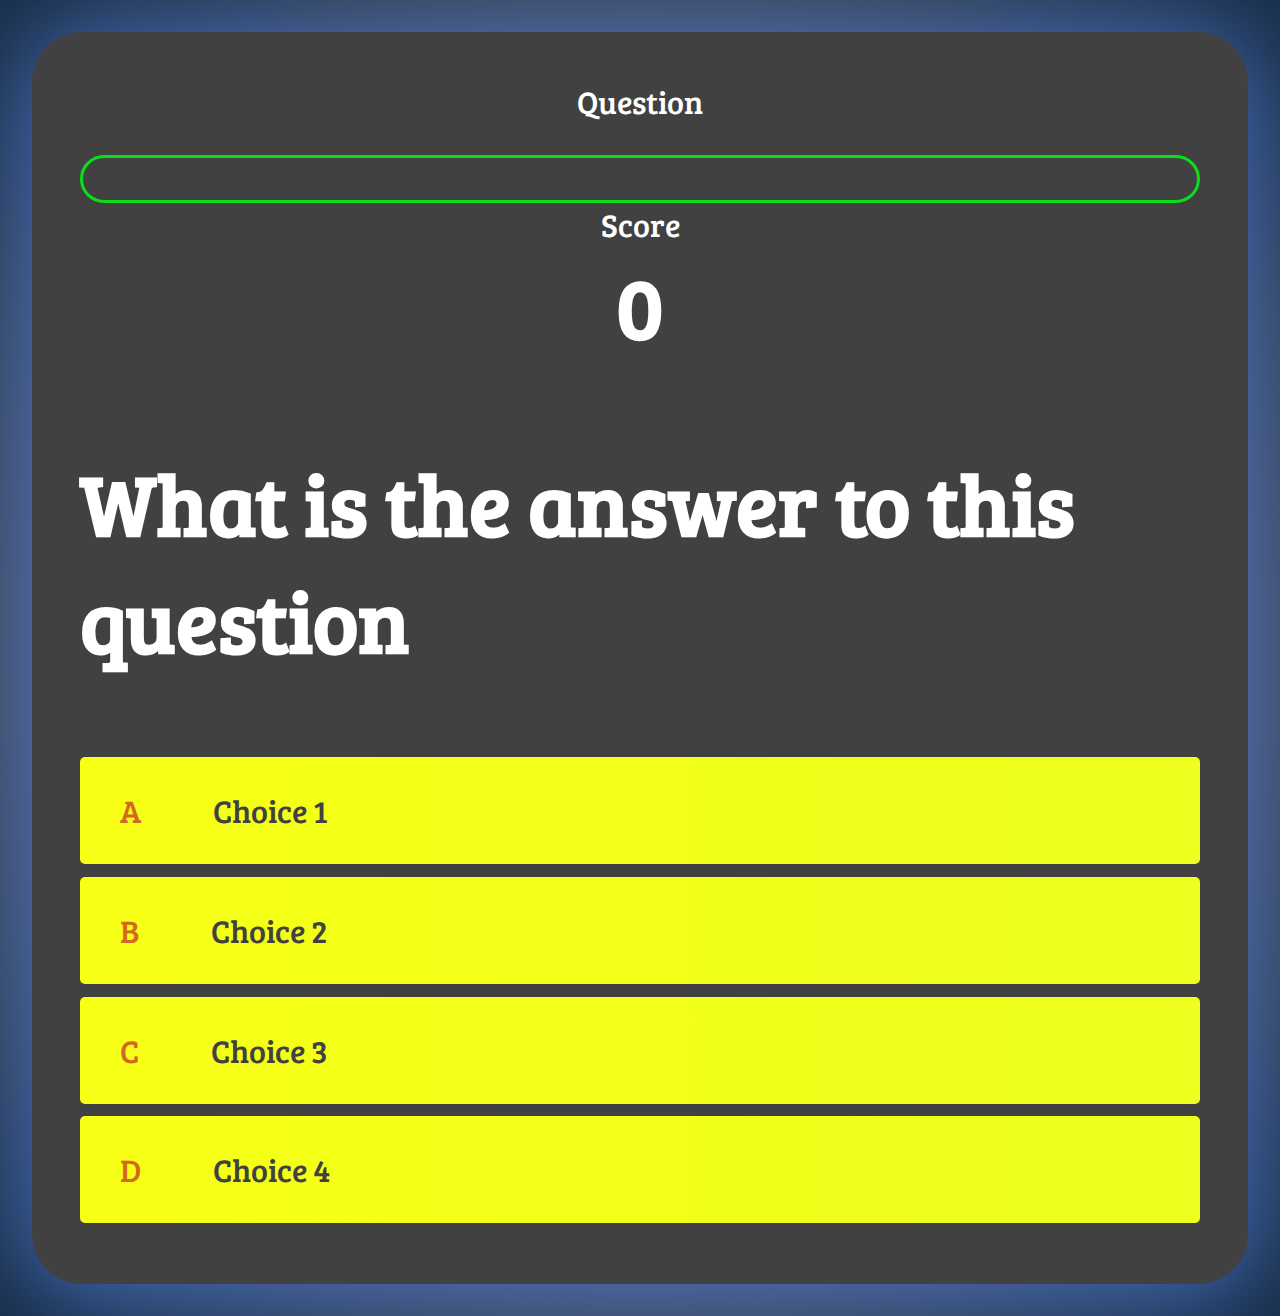
==== game1.html @ f801e718 "utworzenie stron game1 game2 game2 oraz pliku game.css" ====
<!DOCTYPE html>
<html lang="en">
<head>
    <meta charset="UTF-8">
    <title>Quiz 1</title>
    <link rel="stylesheet" href="css.css" type="text/css">
    <link rel="stylesheet" href="game.css" type="text/css">
</head>
<body>

<div class="container">
    <div class="game justify-center flex-column">
        <div class="hud">
            <div class="hud-item">
                <p id="progressText" class="hud-prefix">
                  Question
                </p>
                <div id="progressBar">
                        <div id="progressBarFull">

                        </div>
                </div>
         </div>
            <div class="hud-item">
                <p class="hud-prefix">
                    Score
                </p>
                <h1 class="hud-main-text" id="score">
                    0
                </h1>
            </div>
        </div>
        <h1 id="question">What is the answer to this question</h1>
        <div class="choice-container">
            <p class="choice-prefix">A</p>
            <p class="choice-text" data-number="1">Choice 1</p>
        </div>
        <div class="choice-container">
            <p class="choice-prefix">B</p>
            <p class="choice-text" data-number="2">Choice 2</p>
        </div>
        <div class="choice-container">
            <p class="choice-prefix">C</p>
            <p class="choice-text" data-number="3">Choice 3</p>
        </div>
        <div class="choice-container">
            <p class="choice-prefix">D</p>
            <p class="choice-text" data-number="4">Choice 4</p>
        </div>
    </div>
</div>
<script src="game.js"></script>
</body>
</html>
---- css.css ----
@import url('https://fonts.googleapis.com/css2?family=Bree+Serif&display=swap');

*{
    font-family: 'Bree Serif', serif, cursive;
    box-sizing: border-box;
    margin: 0;
    padding: 0;
}

body {
    background: rgb(83, 60, 70);
    background: radial-gradient(circle, rgba(83, 60, 70, 0.527669783733806) 0%, rgba(24, 48, 75, 1) 100%);
}
#home{
    background-color: #414141;
    border-radius: 50px;
    padding: 20px;
    box-shadow:  0 0.4rem 5.4rem 0 rgbA(80, 134, 264, 0.6);
    max-height: content-box;
    max-width: content-box;


}

h1{
    font-size: 5.4rem;
    color: white;
    margin-bottom: 5rem;
}
h2{
    font-size: 4.2rem;
    margin-bottom: 4rem;
}
.container{

    display: flex;
    justify-content: center;
    align-items: center;
    margin: 0 auto;
    padding: 2rem;

}
.flex-column{
    display: flex;

    flex-direction: column;
}
.flex-center{
    display: flex;

    justify-content: center;
    align-items: center;
}
.justify-center{
    justify-content: center;
}
.text-center{
    text-align: center;
}
.hidden{
    display: none;
}
.btn{
    font-size: 2.4rem;
    padding: 2rem 0;
    width: 30rem;
    text-align: center;
    margin-bottom: 2.5rem;
    text-decoration: none;
    color: #414141;
    font-weight: bold;
    background: rgb(247,255,21);
    background: linear-gradient(90deg, rgba(247,255,21,1) 0%, rgba(236,255,30,1) 100%);

    border-radius: 10px;
}

.btn:hover{
    cursor: pointer;
    box-shadow:  0 0.4rem 1.4rem 0 rgbA(247,255,21, 0.7);
    transition: transform 500ms;
    transform: scale(1.13);
}

.btn[disabled]:hover{
    cursor: not-allowed;
    box-shadow: none;
    transform: none;
}

#leaderboard-btn {
    background: rgb(165, 20, 227);
    background: linear-gradient(90deg, rgba(165, 20, 227, 1) 0%, rgba(149, 30, 255, 1) 100%);
}


#leaderboard-btn:hover{
    box-shadow:  0 0.4rem 1.4rem 0 rgbA(165,20,227, 0.6);

}
---- game.css ----
body{
    color: #fff;

}


.game{
    background-color: #414141;
    border-radius: 50px;
    padding: 3rem;
    box-shadow: 0 0.4rem 5.4rem 0 rgbA(80, 134, 264, 0.6);
    max-height: content-box;
}

#hud{
    display: flex;
    justify-content: space-between;

}

.hud-prefix{
    text-align: center;
    font-size: 2rem;
}
.hud-main-text{
    text-align: center;
}

#progressBar{
    max-width: content-box;
    height: 3rem;
    border: 0.2rem solid rgb(11,223,26);
    margin-top: 2rem;
    border-radius: 50px;
    overflow: hidden;
}
#progressBarFull{
    height: 100%;
    background: rgb(11,223,26);
    width: 0%;
}

.choice-container{
    display: flex;
    margin-bottom: 0.8rem;
    width: 100%;
    border-radius: 5px;
    background: rgb(247,255,21);
    background: linear-gradient(90deg, rgba(247,255,21,1) 0%, rgba(236,255,30,1) 100%);
}

.choice-container:hover{
    cursor: pointer;
    box-shadow:  0 0.2rem 1rem 0 rgbA(247,255,21, 0.5);
    transition: transform 500ms;
    transform: scale(1.02);
}

.choice-prefix{
    padding: 2rem  2.5rem;
    color: chocolate;
    font-size: 2rem;
}
.choice-text{
    padding: 2rem;
    width: 100%;
    color: #414141;
    font-size: 2rem;
}

.correct {
    background: linear-gradient(32deg, rgba(11,223,36) 0%, rgb(41,232,111) 100%)
}

.correct {
    background: linear-gradient(32deg, rgba(230,29,29, 1) 0%, rgb(224,11,11,1) 100%)
}
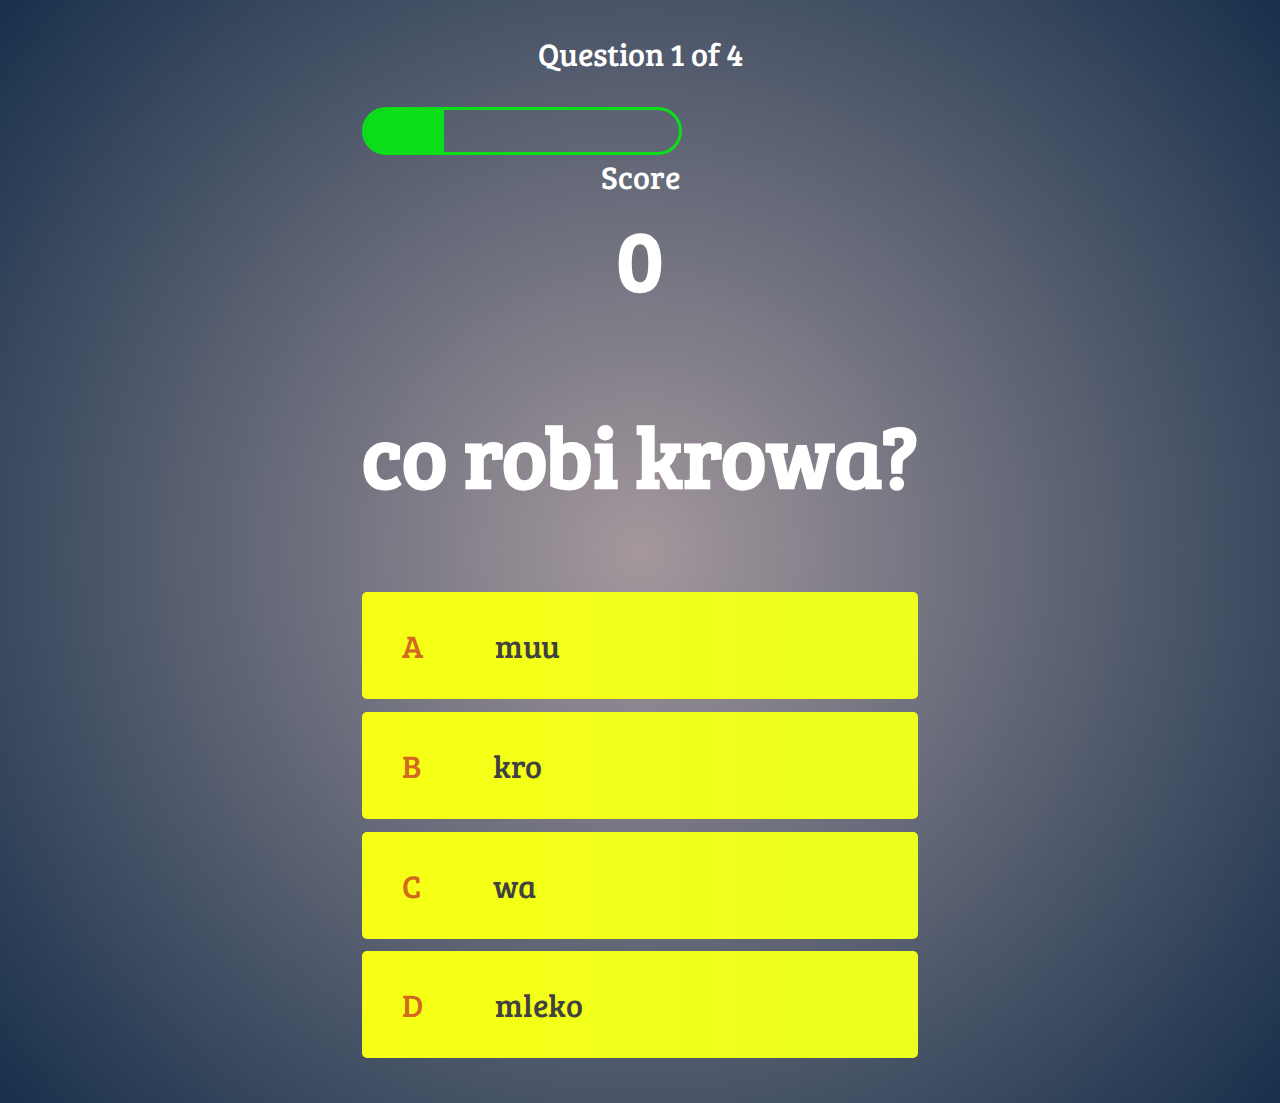
==== commit 32605b93: "dodanie glownego skryptu js" ====
--- a/game1.html
+++ b/game1.html
@@ -9,16 +9,14 @@
 <body>
 
 <div class="container">
-    <div class="game justify-center flex-column">
+    <div id="game" class="justify-center flex-column">
         <div class="hud">
             <div class="hud-item">
                 <p id="progressText" class="hud-prefix">
                   Question
                 </p>
                 <div id="progressBar">
-                        <div id="progressBarFull">
-
-                        </div>
+                        <div id="progressBarFull"></div>
                 </div>
          </div>
             <div class="hud-item">
--- a/game.css
+++ b/game.css
@@ -12,33 +12,9 @@
     max-height: content-box;
 }
 
-#hud{
-    display: flex;
-    justify-content: space-between;
 
-}
 
-.hud-prefix{
-    text-align: center;
-    font-size: 2rem;
-}
-.hud-main-text{
-    text-align: center;
-}
 
-#progressBar{
-    max-width: content-box;
-    height: 3rem;
-    border: 0.2rem solid rgb(11,223,26);
-    margin-top: 2rem;
-    border-radius: 50px;
-    overflow: hidden;
-}
-#progressBarFull{
-    height: 100%;
-    background: rgb(11,223,26);
-    width: 0%;
-}
 
 .choice-container{
     display: flex;
@@ -52,7 +28,7 @@
 .choice-container:hover{
     cursor: pointer;
     box-shadow:  0 0.2rem 1rem 0 rgbA(247,255,21, 0.5);
-    transition: transform 500ms;
+    transition: transform 100ms;
     transform: scale(1.02);
 }
 
@@ -72,7 +48,43 @@
     background: linear-gradient(32deg, rgba(11,223,36) 0%, rgb(41,232,111) 100%)
 }
 
-.correct {
+.incorrect {
     background: linear-gradient(32deg, rgba(230,29,29, 1) 0%, rgb(224,11,11,1) 100%)
 }
 
+
+
+#hud{
+    display: flex;
+    justify-content: space-between;
+
+}
+
+.hud-prefix{
+    text-align: center;
+    font-size: 2rem;
+}
+.hud-main-text{
+    text-align: center;
+}
+
+#progressBar{
+    width:  20rem;
+    height: 3rem;
+    border: 0.2rem solid rgb(11,223,26);
+    margin-top: 2rem;
+    border-radius: 50px;
+    overflow: hidden;
+}
+#progressBarFull{
+    height: 100%;
+    background: rgb(11,223,26);
+    width: 0%;
+}
+
+@media screen abd (max-width: 768px){
+    .choice-container {
+        max-width: 40rem;
+    }
+}
+
